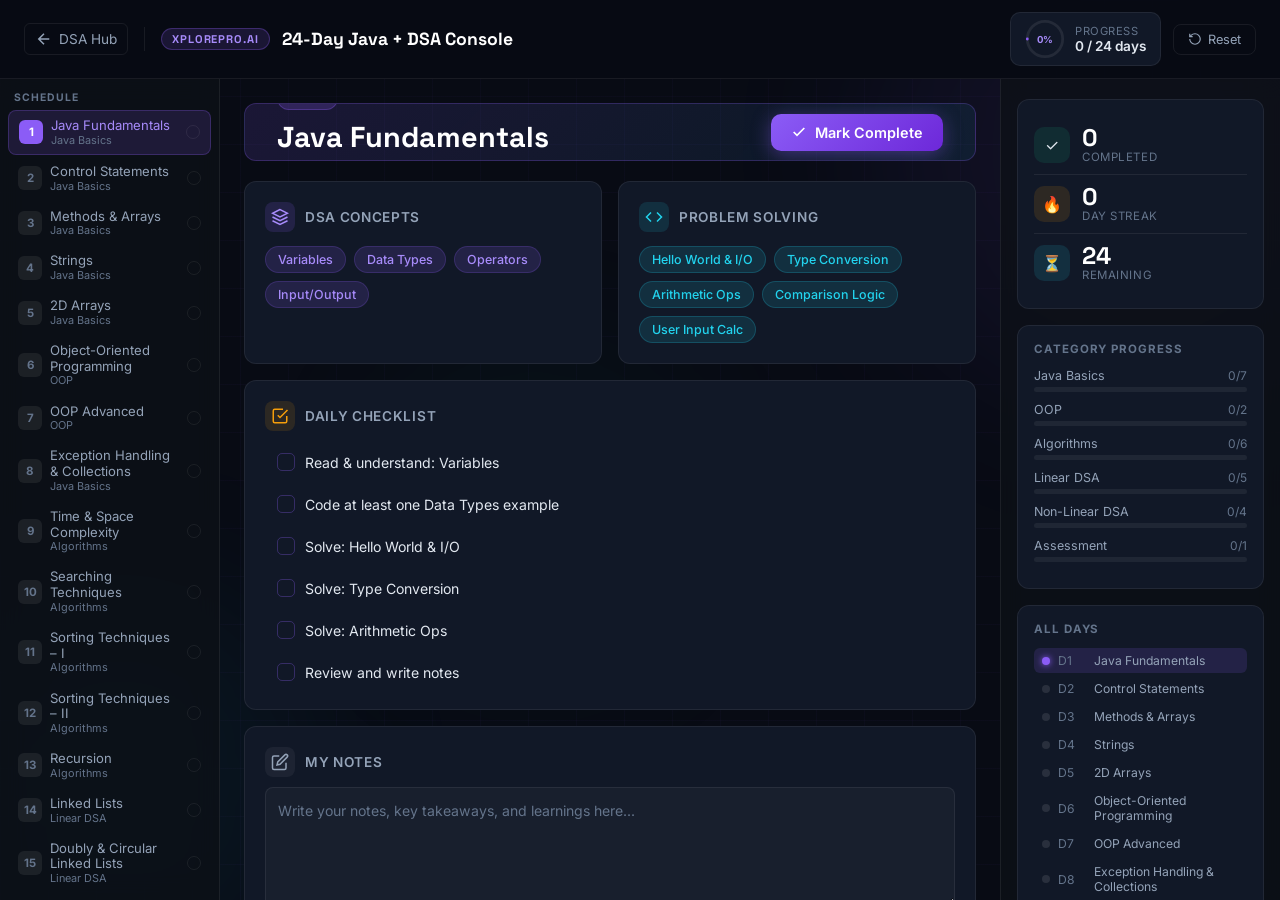
==== dsa-docs-site/schedule.html @ 5a7ac447 "feat: implement 24-day Java learning schedule tracker with sidebar navigation and progress tracking" ====
<!DOCTYPE html>
<html lang="en">
<head>
    <meta charset="UTF-8">
    <meta name="viewport" content="width=device-width, initial-scale=1.0">
    <title>24-Day Java + DSA Console | XplorePro.ai</title>
    <meta name="description" content="Structured 24-Day Java with DSA & Problem Solving Schedule — interactive learning tracker with progress, notes, and daily goals.">
    <link href="https://fonts.googleapis.com/css2?family=Inter:wght@300;400;500;600;700;800&family=Fira+Code:wght@400;500&family=Space+Grotesk:wght@400;500;600;700&display=swap" rel="stylesheet">
    <link rel="stylesheet" href="css/schedule.css">
</head>
<body>
    <!-- Animated background -->
    <div class="bg-grid"></div>
    <div class="bg-orb orb-1"></div>
    <div class="bg-orb orb-2"></div>
    <div class="bg-orb orb-3"></div>

    <div class="app-shell">
        <!-- Top Header -->
        <header class="top-bar">
            <div class="top-bar-left">
                <a href="index.html" class="back-link" title="Back to DSA Hub">
                    <svg width="18" height="18" viewBox="0 0 24 24" fill="none" stroke="currentColor" stroke-width="2"><path d="M19 12H5M12 19l-7-7 7-7"/></svg>
                    DSA Hub
                </a>
                <div class="divider"></div>
                <div class="brand">
                    <div class="brand-badge">XplorePro.ai</div>
                    <h1 class="brand-title">24-Day Java + DSA Console</h1>
                </div>
            </div>
            <div class="top-bar-right">
                <div class="progress-summary" id="progressSummary">
                    <div class="prog-circle">
                        <svg viewBox="0 0 36 36" class="circular-chart">
                            <path class="circle-bg" d="M18 2.0845 a 15.9155 15.9155 0 0 1 0 31.831 a 15.9155 15.9155 0 0 1 0 -31.831"/>
                            <path class="circle" id="progressCircle" stroke-dasharray="0, 100" d="M18 2.0845 a 15.9155 15.9155 0 0 1 0 31.831 a 15.9155 15.9155 0 0 1 0 -31.831"/>
                        </svg>
                        <span class="prog-pct" id="progressPct">0%</span>
                    </div>
                    <div class="prog-text">
                        <span class="prog-label">Progress</span>
                        <span class="prog-days" id="progressDays">0 / 24 days</span>
                    </div>
                </div>
                <button class="btn-reset" id="btnReset" title="Reset all progress">
                    <svg width="14" height="14" viewBox="0 0 24 24" fill="none" stroke="currentColor" stroke-width="2"><path d="M3 12a9 9 0 1 0 9-9 9.75 9.75 0 0 0-6.74 2.74L3 8"/><path d="M3 3v5h5"/></svg>
                    Reset
                </button>
            </div>
        </header>

        <!-- Main Layout -->
        <div class="main-layout">
            <!-- Left Sidebar: Day Navigator -->
            <aside class="day-sidebar" id="daySidebar">
                <div class="sidebar-section-label">SCHEDULE</div>
                <div class="day-nav" id="dayNav">
                    <!-- Day buttons generated by JS -->
                </div>
                <div class="sidebar-section-label" style="margin-top:16px">FILTER</div>
                <div class="filter-btns">
                    <button class="filter-btn active" data-filter="all" id="filterAll">All</button>
                    <button class="filter-btn" data-filter="done" id="filterDone">Completed</button>
                    <button class="filter-btn" data-filter="pending" id="filterPending">Pending</button>
                </div>
            </aside>

            <!-- Center: Day Detail Panel -->
            <main class="detail-panel" id="detailPanel">
                <!-- Day Hero -->
                <div class="day-hero" id="dayHero">
                    <div class="day-hero-content">
                        <div class="day-number-badge" id="dayNumberBadge">Day 1</div>
                        <h2 class="day-title" id="dayTitle">Java Fundamentals</h2>
                        <p class="day-subtitle" id="daySubtitle">Start your journey with core Java concepts</p>
                    </div>
                    <div class="day-hero-actions">
                        <button class="btn-complete" id="btnComplete">
                            <svg width="16" height="16" viewBox="0 0 24 24" fill="none" stroke="currentColor" stroke-width="2.5"><polyline points="20 6 9 17 4 12"/></svg>
                            Mark Complete
                        </button>
                    </div>
                </div>

                <!-- Topics Grid -->
                <div class="content-sections">
                    <div class="section-grid">
                        <!-- DSA Concepts -->
                        <div class="info-card" id="cardDSA">
                            <div class="info-card-header">
                                <div class="info-card-icon dsa-icon">
                                    <svg width="18" height="18" viewBox="0 0 24 24" fill="none" stroke="currentColor" stroke-width="2"><path d="M12 2L2 7l10 5 10-5-10-5z"/><path d="M2 17l10 5 10-5"/><path d="M2 12l10 5 10-5"/></svg>
                                </div>
                                <span>DSA Concepts</span>
                            </div>
                            <div class="tag-list" id="dsaTags"></div>
                        </div>

                        <!-- Problem Solving -->
                        <div class="info-card" id="cardProblems">
                            <div class="info-card-header">
                                <div class="info-card-icon problem-icon">
                                    <svg width="18" height="18" viewBox="0 0 24 24" fill="none" stroke="currentColor" stroke-width="2"><polyline points="16 18 22 12 16 6"/><polyline points="8 6 2 12 8 18"/></svg>
                                </div>
                                <span>Problem Solving</span>
                            </div>
                            <div class="tag-list" id="problemTags"></div>
                        </div>
                    </div>

                    <!-- Checklist -->
                    <div class="checklist-card" id="checklistCard">
                        <div class="checklist-header">
                            <div class="info-card-icon check-icon">
                                <svg width="18" height="18" viewBox="0 0 24 24" fill="none" stroke="currentColor" stroke-width="2"><polyline points="9 11 12 14 22 4"/><path d="M21 12v7a2 2 0 0 1-2 2H5a2 2 0 0 1-2-2V5a2 2 0 0 1 2-2h11"/></svg>
                            </div>
                            <span>Daily Checklist</span>
                        </div>
                        <ul class="checklist" id="checklist"></ul>
                    </div>

                    <!-- Notes -->
                    <div class="notes-card">
                        <div class="notes-header">
                            <div class="info-card-icon notes-icon">
                                <svg width="18" height="18" viewBox="0 0 24 24" fill="none" stroke="currentColor" stroke-width="2"><path d="M11 4H4a2 2 0 0 0-2 2v14a2 2 0 0 0 2 2h14a2 2 0 0 0 2-2v-7"/><path d="M18.5 2.5a2.121 2.121 0 0 1 3 3L12 15l-4 1 1-4 9.5-9.5z"/></svg>
                            </div>
                            <span>My Notes</span>
                            <span class="note-autosave" id="noteAutosave">Auto-saved</span>
                        </div>
                        <textarea class="notes-textarea" id="notesArea" placeholder="Write your notes, key takeaways, and learnings here..."></textarea>
                    </div>

                    <!-- Nav Arrows -->
                    <div class="day-nav-arrows">
                        <button class="nav-arrow" id="prevDay" title="Previous day">
                            <svg width="16" height="16" viewBox="0 0 24 24" fill="none" stroke="currentColor" stroke-width="2"><path d="M15 18l-6-6 6-6"/></svg>
                            Previous Day
                        </button>
                        <div class="day-dots" id="dayDots"></div>
                        <button class="nav-arrow" id="nextDay" title="Next day">
                            Next Day
                            <svg width="16" height="16" viewBox="0 0 24 24" fill="none" stroke="currentColor" stroke-width="2"><path d="M9 18l6-6-6-6"/></svg>
                        </button>
                    </div>
                </div>
            </main>

            <!-- Right Panel: Stats + Timeline -->
            <aside class="stats-panel">
                <div class="stats-card">
                    <div class="stat-item">
                        <span class="stat-icon completed-icon">✓</span>
                        <div>
                            <div class="stat-val" id="statCompleted">0</div>
                            <div class="stat-label">Completed</div>
                        </div>
                    </div>
                    <div class="stat-divider"></div>
                    <div class="stat-item">
                        <span class="stat-icon streak-icon">🔥</span>
                        <div>
                            <div class="stat-val" id="statStreak">0</div>
                            <div class="stat-label">Day Streak</div>
                        </div>
                    </div>
                    <div class="stat-divider"></div>
                    <div class="stat-item">
                        <span class="stat-icon remain-icon">⏳</span>
                        <div>
                            <div class="stat-val" id="statRemaining">24</div>
                            <div class="stat-label">Remaining</div>
                        </div>
                    </div>
                </div>

                <!-- Category breakdown -->
                <div class="category-breakdown">
                    <div class="breakdown-title">Category Progress</div>
                    <div id="categoryBars"></div>
                </div>

                <!-- Timeline -->
                <div class="timeline-container">
                    <div class="breakdown-title">All Days</div>
                    <div class="timeline" id="timeline"></div>
                </div>
            </aside>
        </div>
    </div>

    <!-- Completion Modal -->
    <div class="modal-overlay" id="modalOverlay">
        <div class="modal">
            <div class="modal-emoji">🎉</div>
            <h3 class="modal-title">Congratulations!</h3>
            <p class="modal-body" id="modalBody">You've completed all 24 days of the Java + DSA course! You're now ready for your coding interview.</p>
            <button class="modal-btn" id="modalClose">Awesome! Keep Going</button>
        </div>
    </div>

    <script src="js/schedule.js"></script>
</body>
</html>
---- dsa-docs-site/css/schedule.css ----
/* =========================================
   24-Day Java Learning Console — Schedule CSS
   XplorePro.ai
   ========================================= */

:root {
    --bg: #080b14;
    --bg2: #0d1117;
    --surface: #111827;
    --surface2: #1a2233;
    --border: rgba(255,255,255,0.07);
    --border-bright: rgba(139,92,246,0.3);

    /* Accent palette */
    --purple: #8b5cf6;
    --purple-light: #a78bfa;
    --purple-dim: rgba(139,92,246,0.15);
    --cyan: #22d3ee;
    --cyan-dim: rgba(34,211,238,0.12);
    --emerald: #10b981;
    --emerald-dim: rgba(16,185,129,0.12);
    --amber: #f59e0b;
    --amber-dim: rgba(245,158,11,0.12);
    --rose: #f43f5e;
    --rose-dim: rgba(244,63,94,0.12);

    --text: #e2e8f0;
    --text-muted: #94a3b8;
    --text-dim: #64748b;

    --radius: 12px;
    --radius-sm: 8px;

    --sidebar-w: 220px;
    --stats-w: 280px;
}

*, *::before, *::after { box-sizing: border-box; margin: 0; padding: 0; }

html { scroll-behavior: smooth; }

body {
    font-family: 'Inter', sans-serif;
    background: var(--bg);
    color: var(--text);
    height: 100vh;
    overflow: hidden;
    position: relative;
}

/* ── Animated background ── */
.bg-grid {
    position: fixed; inset: 0; pointer-events: none; z-index: 0;
    background-image:
        linear-gradient(rgba(139,92,246,0.03) 1px, transparent 1px),
        linear-gradient(90deg, rgba(139,92,246,0.03) 1px, transparent 1px);
    background-size: 48px 48px;
}
.bg-orb {
    position: fixed; border-radius: 50%; filter: blur(80px);
    pointer-events: none; z-index: 0; animation: orbDrift 20s ease-in-out infinite;
}
.orb-1 { width: 500px; height: 500px; background: rgba(139,92,246,0.07); top:-100px; right:-100px; animation-duration: 22s; }
.orb-2 { width: 400px; height: 400px; background: rgba(34,211,238,0.05); bottom:-80px; left:-80px; animation-duration: 18s; animation-delay: -5s; }
.orb-3 { width: 300px; height: 300px; background: rgba(16,185,129,0.05); top:40%; left:30%; animation-duration: 28s; animation-delay: -10s; }

@keyframes orbDrift {
    0%, 100% { transform: translate(0, 0); }
    33% { transform: translate(30px, -20px); }
    66% { transform: translate(-20px, 30px); }
}

/* ── App Shell ── */
.app-shell {
    position: relative; z-index: 1;
    display: flex; flex-direction: column;
    height: 100vh;
}

/* ── Top Bar ── */
.top-bar {
    display: flex; align-items: center; justify-content: space-between;
    padding: 12px 24px;
    background: rgba(8,11,20,0.95);
    backdrop-filter: blur(20px);
    border-bottom: 1px solid var(--border);
    flex-shrink: 0;
    gap: 16px;
}

.top-bar-left { display: flex; align-items: center; gap: 16px; }
.top-bar-right { display: flex; align-items: center; gap: 12px; }

.back-link {
    display: flex; align-items: center; gap: 6px;
    color: var(--text-muted); text-decoration: none; font-size: 0.85rem;
    transition: color 0.2s; padding: 6px 10px;
    border-radius: 6px;
    border: 1px solid var(--border);
    white-space: nowrap;
}
.back-link:hover { color: var(--purple-light); border-color: var(--border-bright); }

.divider { width: 1px; height: 24px; background: var(--border); }

.brand { display: flex; align-items: center; gap: 12px; }
.brand-badge {
    font-family: 'Space Grotesk', sans-serif;
    font-size: 0.7rem; font-weight: 700;
    letter-spacing: 0.08em; text-transform: uppercase;
    color: var(--purple-light);
    background: var(--purple-dim);
    border: 1px solid rgba(139,92,246,0.3);
    padding: 3px 10px; border-radius: 20px;
    white-space: nowrap;
}
.brand-title {
    font-family: 'Space Grotesk', sans-serif;
    font-size: 1.1rem; font-weight: 700; color: #fff;
    white-space: nowrap;
}

/* Progress Summary */
.progress-summary {
    display: flex; align-items: center; gap: 10px;
    background: var(--surface); border: 1px solid var(--border);
    border-radius: 10px; padding: 6px 14px;
}

.prog-circle {
    position: relative; width: 40px; height: 40px;
    display: flex; align-items: center; justify-content: center;
}
.circular-chart { width: 40px; height: 40px; transform: rotate(-90deg); }
.circle-bg { fill: none; stroke: rgba(255,255,255,0.08); stroke-width: 2.5; }
.circle {
    fill: none; stroke: var(--purple); stroke-width: 2.5;
    stroke-linecap: round;
    transition: stroke-dasharray 0.6s ease;
}
.prog-pct {
    position: absolute; font-size: 0.6rem; font-weight: 700;
    color: var(--purple-light);
}
.prog-text { display: flex; flex-direction: column; }
.prog-label { font-size: 0.7rem; color: var(--text-dim); text-transform: uppercase; letter-spacing: 0.05em; }
.prog-days { font-size: 0.85rem; font-weight: 600; color: var(--text); }

.btn-reset {
    display: flex; align-items: center; gap: 6px;
    background: transparent; border: 1px solid var(--border);
    color: var(--text-muted); padding: 7px 14px;
    border-radius: 8px; font-size: 0.8rem; cursor: pointer;
    transition: all 0.2s; white-space: nowrap; font-family: inherit;
}
.btn-reset:hover { border-color: var(--rose); color: var(--rose); background: var(--rose-dim); }

/* ── Main Layout ── */
.main-layout {
    display: flex; flex: 1; overflow: hidden;
}

/* ── Day Sidebar ── */
.day-sidebar {
    width: var(--sidebar-w);
    background: rgba(13,17,23,0.8);
    backdrop-filter: blur(12px);
    border-right: 1px solid var(--border);
    display: flex; flex-direction: column;
    overflow-y: auto; flex-shrink: 0;
    padding: 12px 0;
}

.sidebar-section-label {
    font-size: 0.65rem; font-weight: 700;
    text-transform: uppercase; letter-spacing: 0.1em;
    color: var(--text-dim);
    padding: 0 14px 6px;
}

.day-nav { display: flex; flex-direction: column; gap: 2px; padding: 0 8px; }

.day-nav-btn {
    display: flex; align-items: center; gap: 8px;
    padding: 7px 10px; border-radius: 8px;
    background: transparent; border: none; cursor: pointer;
    color: var(--text-muted); font-family: inherit; font-size: 0.82rem;
    text-align: left; transition: all 0.15s; position: relative;
    width: 100%;
}
.day-nav-btn:hover { background: rgba(255,255,255,0.04); color: var(--text); }
.day-nav-btn.active {
    background: var(--purple-dim);
    color: var(--purple-light);
    border: 1px solid rgba(139,92,246,0.25);
}
.day-nav-btn.completed .day-num { background: var(--emerald); color: #fff; }
.day-nav-btn.active .day-num { background: var(--purple); color: #fff; }

.day-num {
    min-width: 24px; height: 24px;
    display: flex; align-items: center; justify-content: center;
    border-radius: 6px; font-size: 0.72rem; font-weight: 700;
    background: rgba(255,255,255,0.07);
    color: var(--text-dim);
    transition: all 0.2s;
    flex-shrink: 0;
}

.day-nav-label { flex: 1; line-height: 1.2; }
.day-nav-sublabel { font-size: 0.68rem; color: var(--text-dim); }

.day-check {
    width: 14px; height: 14px; border-radius: 50%;
    border: 1.5px solid var(--border);
    display: flex; align-items: center; justify-content: center;
    flex-shrink: 0; transition: all 0.2s;
    font-size: 0.55rem;
}
.day-nav-btn.completed .day-check {
    background: var(--emerald); border-color: var(--emerald); color: #fff;
}

/* Filter buttons */
.filter-btns {
    display: flex; flex-direction: column; gap: 2px; padding: 0 8px;
}
.filter-btn {
    padding: 7px 12px; border-radius: 7px; border: none;
    background: transparent; color: var(--text-muted); cursor: pointer;
    font-family: inherit; font-size: 0.82rem; text-align: left;
    transition: all 0.15s;
}
.filter-btn:hover { background: rgba(255,255,255,0.04); color: var(--text); }
.filter-btn.active { background: var(--purple-dim); color: var(--purple-light); }

/* ── Detail Panel ── */
.detail-panel {
    flex: 1; overflow-y: auto;
    padding: 24px; display: flex; flex-direction: column; gap: 20px;
    scroll-behavior: smooth;
}

/* Day Hero */
.day-hero {
    background: linear-gradient(135deg, rgba(139,92,246,0.15), rgba(34,211,238,0.08));
    border: 1px solid rgba(139,92,246,0.25);
    border-radius: var(--radius);
    padding: 28px 32px;
    display: flex; align-items: center; justify-content: space-between;
    gap: 16px;
    transition: all 0.3s ease;
    position: relative; overflow: hidden;
}
.day-hero::before {
    content: '';
    position: absolute; top: -50%; right: -50%;
    width: 300px; height: 300px;
    background: radial-gradient(circle, rgba(139,92,246,0.1), transparent 70%);
    pointer-events: none;
}
.day-hero.completed-hero {
    background: linear-gradient(135deg, rgba(16,185,129,0.15), rgba(34,211,238,0.08));
    border-color: rgba(16,185,129,0.3);
}

.day-hero-content { flex: 1; }
.day-number-badge {
    display: inline-block;
    font-family: 'Space Grotesk', sans-serif;
    font-size: 0.75rem; font-weight: 700;
    text-transform: uppercase; letter-spacing: 0.08em;
    color: var(--purple-light);
    background: rgba(139,92,246,0.2);
    border: 1px solid rgba(139,92,246,0.3);
    padding: 3px 12px; border-radius: 20px;
    margin-bottom: 10px;
}
.day-title {
    font-family: 'Space Grotesk', sans-serif;
    font-size: 1.8rem; font-weight: 700; color: #fff; line-height: 1.2;
    margin-bottom: 6px;
}
.day-subtitle { color: var(--text-muted); font-size: 0.9rem; }

.day-hero-actions { flex-shrink: 0; }

.btn-complete {
    display: flex; align-items: center; gap: 8px;
    background: linear-gradient(135deg, var(--purple), #6d28d9);
    color: #fff; border: none; padding: 10px 20px;
    border-radius: 10px; font-family: inherit; font-size: 0.9rem;
    font-weight: 600; cursor: pointer;
    box-shadow: 0 4px 20px rgba(139,92,246,0.4);
    transition: all 0.2s;
}
.btn-complete:hover { transform: translateY(-1px); box-shadow: 0 6px 24px rgba(139,92,246,0.5); }
.btn-complete.is-completed {
    background: linear-gradient(135deg, var(--emerald), #059669);
    box-shadow: 0 4px 20px rgba(16,185,129,0.4);
}

/* Content Sections */
.content-sections { display: flex; flex-direction: column; gap: 16px; }

.section-grid { display: grid; grid-template-columns: 1fr 1fr; gap: 16px; }

/* Info Cards */
.info-card, .checklist-card, .notes-card {
    background: var(--surface);
    border: 1px solid var(--border);
    border-radius: var(--radius);
    padding: 20px;
    transition: border-color 0.2s;
}
.info-card:hover, .checklist-card:hover, .notes-card:hover {
    border-color: rgba(255,255,255,0.12);
}

.info-card-header, .checklist-header, .notes-header {
    display: flex; align-items: center; gap: 10px;
    margin-bottom: 14px;
    font-size: 0.85rem; font-weight: 600; color: var(--text-muted);
    text-transform: uppercase; letter-spacing: 0.05em;
}
.notes-header { margin-bottom: 10px; }

.note-autosave {
    margin-left: auto; font-size: 0.7rem;
    color: var(--emerald); opacity: 0;
    transition: opacity 0.3s;
}
.note-autosave.show { opacity: 1; }

.info-card-icon {
    width: 30px; height: 30px; border-radius: 8px;
    display: flex; align-items: center; justify-content: center;
    flex-shrink: 0;
}
.dsa-icon { background: var(--purple-dim); color: var(--purple-light); }
.problem-icon { background: var(--cyan-dim); color: var(--cyan); }
.check-icon { background: var(--amber-dim); color: var(--amber); }
.notes-icon { background: rgba(255,255,255,0.05); color: var(--text-muted); }

.tag-list { display: flex; flex-wrap: wrap; gap: 8px; }

.tag {
    padding: 5px 12px; border-radius: 20px;
    font-size: 0.78rem; font-weight: 500;
    transition: all 0.15s; cursor: default;
}
.tag-dsa {
    background: var(--purple-dim);
    color: var(--purple-light);
    border: 1px solid rgba(139,92,246,0.2);
}
.tag-problem {
    background: var(--cyan-dim);
    color: var(--cyan);
    border: 1px solid rgba(34,211,238,0.2);
}
.tag:hover { transform: translateY(-1px); }

/* Checklist */
.checklist { list-style: none; display: flex; flex-direction: column; gap: 8px; }
.checklist-item {
    display: flex; align-items: center; gap: 10px;
    cursor: pointer; padding: 8px 12px;
    border-radius: 8px; transition: background 0.15s;
}
.checklist-item:hover { background: rgba(255,255,255,0.03); }
.checklist-item input[type="checkbox"] { display: none; }
.chk-box {
    width: 18px; height: 18px; border-radius: 5px;
    border: 1.5px solid var(--border-bright);
    display: flex; align-items: center; justify-content: center;
    flex-shrink: 0; transition: all 0.2s; font-size: 0.7rem;
}
.checklist-item.checked .chk-box {
    background: var(--purple); border-color: var(--purple); color: #fff;
}
.chk-label { font-size: 0.88rem; color: var(--text); transition: all 0.2s; }
.checklist-item.checked .chk-label {
    color: var(--text-dim); text-decoration: line-through;
}

/* Notes Textarea */
.notes-textarea {
    width: 100%; min-height: 120px;
    background: rgba(255,255,255,0.03);
    border: 1px solid var(--border);
    border-radius: 8px; padding: 12px;
    color: var(--text); font-family: 'Inter', sans-serif;
    font-size: 0.88rem; line-height: 1.6;
    resize: vertical; outline: none; transition: border-color 0.2s;
}
.notes-textarea:focus { border-color: var(--border-bright); }
.notes-textarea::placeholder { color: var(--text-dim); }

/* Day Nav Arrows */
.day-nav-arrows {
    display: flex; align-items: center; justify-content: space-between;
    padding: 8px 0; gap: 12px;
}
.nav-arrow {
    display: flex; align-items: center; gap: 6px;
    background: var(--surface); border: 1px solid var(--border);
    color: var(--text-muted); padding: 8px 16px;
    border-radius: 8px; cursor: pointer; font-family: inherit;
    font-size: 0.85rem; transition: all 0.2s;
}
.nav-arrow:hover:not(:disabled) { border-color: var(--border-bright); color: var(--purple-light); }
.nav-arrow:disabled { opacity: 0.3; cursor: not-allowed; }

.day-dots {
    display: flex; gap: 5px; flex-wrap: wrap;
    justify-content: center; max-width: 200px;
}
.day-dot {
    width: 8px; height: 8px; border-radius: 50%;
    background: var(--surface2); cursor: pointer; transition: all 0.2s;
}
.day-dot.completed { background: var(--emerald); }
.day-dot.active { background: var(--purple); transform: scale(1.3); }

/* ── Stats Panel ── */
.stats-panel {
    width: var(--stats-w);
    background: rgba(13,17,23,0.8);
    backdrop-filter: blur(12px);
    border-left: 1px solid var(--border);
    overflow-y: auto;
    padding: 20px 16px;
    display: flex; flex-direction: column; gap: 16px;
    flex-shrink: 0;
}

.stats-card {
    background: var(--surface);
    border: 1px solid var(--border);
    border-radius: var(--radius);
    padding: 16px;
    display: flex; flex-direction: column; gap: 0;
}
.stat-item {
    display: flex; align-items: center; gap: 12px;
    padding: 10px 0;
}
.stat-divider { height: 1px; background: var(--border); }
.stat-icon {
    width: 36px; height: 36px; border-radius: 10px;
    display: flex; align-items: center; justify-content: center;
    font-size: 1rem; flex-shrink: 0;
}
.completed-icon { background: var(--emerald-dim); }
.streak-icon { background: var(--amber-dim); }
.remain-icon { background: var(--cyan-dim); }
.stat-val {
    font-size: 1.5rem; font-weight: 800;
    font-family: 'Space Grotesk', sans-serif;
    color: #fff; line-height: 1;
}
.stat-label { font-size: 0.72rem; color: var(--text-dim); text-transform: uppercase; letter-spacing: 0.05em; }

/* Category Breakdown */
.category-breakdown {
    background: var(--surface); border: 1px solid var(--border);
    border-radius: var(--radius); padding: 16px;
}
.breakdown-title {
    font-size: 0.72rem; font-weight: 700; text-transform: uppercase;
    letter-spacing: 0.08em; color: var(--text-dim); margin-bottom: 12px;
}
.cat-row { margin-bottom: 10px; }
.cat-label-row {
    display: flex; justify-content: space-between; align-items: center;
    margin-bottom: 4px;
}
.cat-name { font-size: 0.78rem; color: var(--text-muted); }
.cat-count { font-size: 0.75rem; color: var(--text-dim); }
.cat-bar-track {
    height: 5px; background: rgba(255,255,255,0.06);
    border-radius: 20px; overflow: hidden;
}
.cat-bar-fill {
    height: 100%; border-radius: 20px;
    transition: width 0.6s ease;
}

/* Timeline */
.timeline-container {
    background: var(--surface); border: 1px solid var(--border);
    border-radius: var(--radius); padding: 16px;
    flex: 1;
}
.timeline { display: flex; flex-direction: column; gap: 3px; margin-top: 4px; }
.tl-item {
    display: flex; align-items: center; gap: 8px;
    padding: 5px 8px; border-radius: 6px; cursor: pointer;
    transition: background 0.15s;
    font-size: 0.76rem;
}
.tl-item:hover { background: rgba(255,255,255,0.04); }
.tl-item.tl-active { background: var(--purple-dim); }
.tl-dot {
    width: 8px; height: 8px; border-radius: 50%;
    flex-shrink: 0; background: rgba(255,255,255,0.1);
    transition: background 0.2s;
}
.tl-item.tl-done .tl-dot { background: var(--emerald); }
.tl-item.tl-active .tl-dot { background: var(--purple); box-shadow: 0 0 6px var(--purple); }
.tl-day-num { color: var(--text-dim); min-width: 28px; }
.tl-day-name { color: var(--text-muted); flex: 1; }
.tl-check { color: var(--emerald); font-size: 0.7rem; }

/* ── Modal ── */
.modal-overlay {
    position: fixed; inset: 0; z-index: 100;
    background: rgba(0,0,0,0.7); backdrop-filter: blur(8px);
    display: flex; align-items: center; justify-content: center;
    opacity: 0; pointer-events: none;
    transition: opacity 0.3s;
}
.modal-overlay.show { opacity: 1; pointer-events: all; }
.modal {
    background: var(--surface2);
    border: 1px solid rgba(139,92,246,0.3);
    border-radius: 20px; padding: 40px;
    text-align: center; max-width: 380px; width: 90%;
    transform: scale(0.9); transition: transform 0.3s;
    box-shadow: 0 20px 60px rgba(0,0,0,0.5);
}
.modal-overlay.show .modal { transform: scale(1); }
.modal-emoji { font-size: 3rem; margin-bottom: 16px; }
.modal-title { font-family: 'Space Grotesk',sans-serif; font-size: 1.5rem; font-weight: 700; color: #fff; margin-bottom: 10px; }
.modal-body { color: var(--text-muted); font-size: 0.9rem; margin-bottom: 24px; }
.modal-btn {
    background: linear-gradient(135deg, var(--purple), #6d28d9);
    color: #fff; border: none; padding: 12px 28px;
    border-radius: 10px; font-family: inherit; font-size: 0.95rem;
    font-weight: 600; cursor: pointer;
    box-shadow: 0 4px 20px rgba(139,92,246,0.4);
    transition: all 0.2s;
}
.modal-btn:hover { transform: translateY(-1px); }

/* ── Scrollbar ── */
::-webkit-scrollbar { width: 5px; }
::-webkit-scrollbar-track { background: transparent; }
::-webkit-scrollbar-thumb { background: rgba(255,255,255,0.1); border-radius: 10px; }
::-webkit-scrollbar-thumb:hover { background: rgba(255,255,255,0.18); }

/* ── Responsive ── */
@media (max-width: 1100px) {
    .stats-panel { width: 240px; }
}
@media (max-width: 900px) {
    .stats-panel { display: none; }
    .section-grid { grid-template-columns: 1fr; }
}
@media (max-width: 680px) {
    .day-sidebar { width: 64px; }
    .day-nav-label { display: none; }
    .day-num { width: 32px; height: 32px; font-size: 0.78rem; }
    .brand-title { display: none; }
    .top-bar { padding: 8px 12px; }
}

/* Entrance animations */
@keyframes fadeInUp {
    from { opacity: 0; transform: translateY(14px); }
    to   { opacity: 1; transform: translateY(0); }
}
.day-hero, .info-card, .checklist-card, .notes-card {
    animation: fadeInUp 0.35s ease both;
}
.info-card { animation-delay: 0.05s; }
.checklist-card { animation-delay: 0.1s; }
.notes-card { animation-delay: 0.15s; }
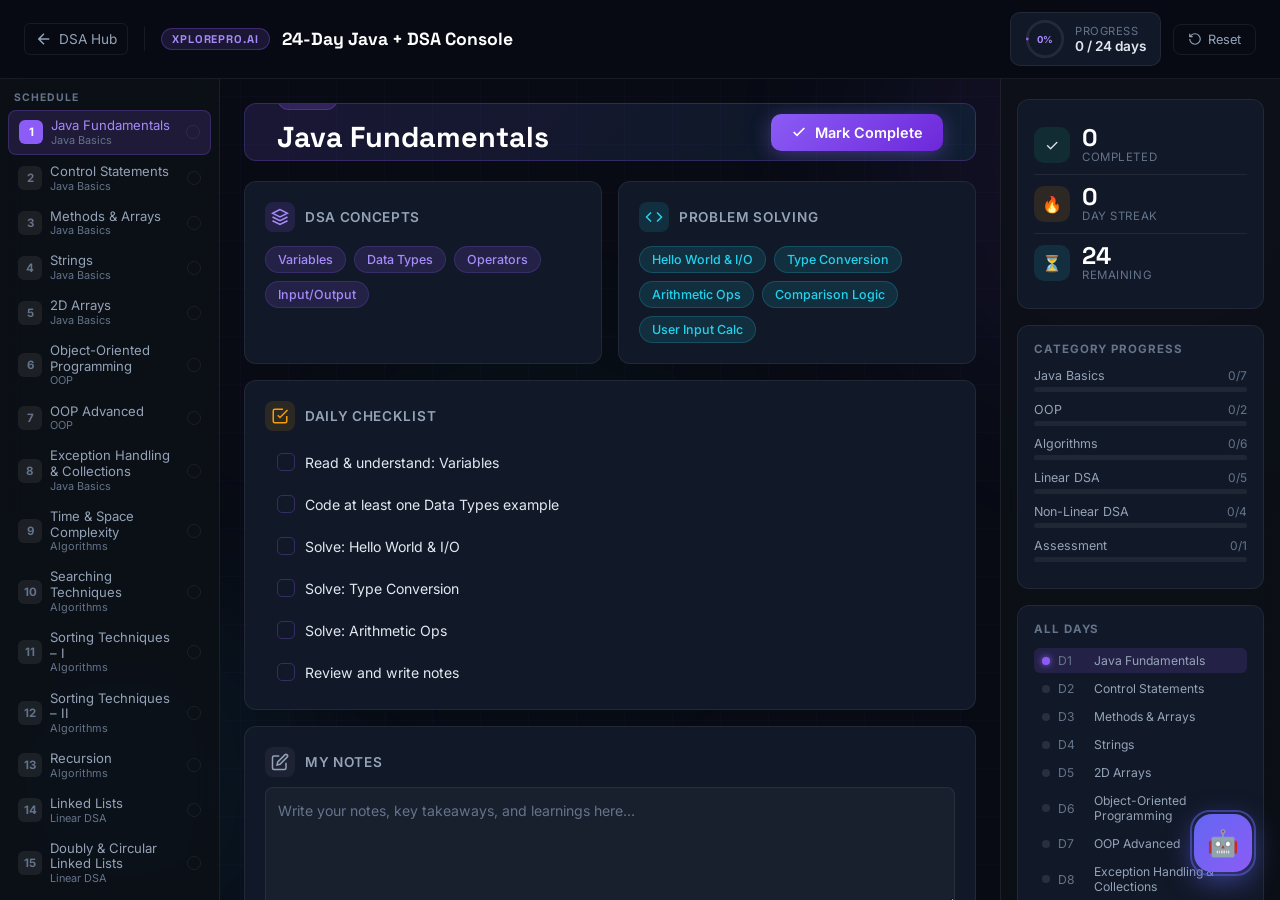
==== commit 4f3a3529: "refactor: reorganize repository into clean folder structure - Move all Java sources into src/{linear" ====
--- a/dsa-docs-site/schedule.html
+++ b/dsa-docs-site/schedule.html
@@ -201,5 +201,6 @@
     </div>
 
     <script src="js/schedule.js"></script>
+    <script src="js/tutor-widget.js"></script>
 </body>
 </html>
